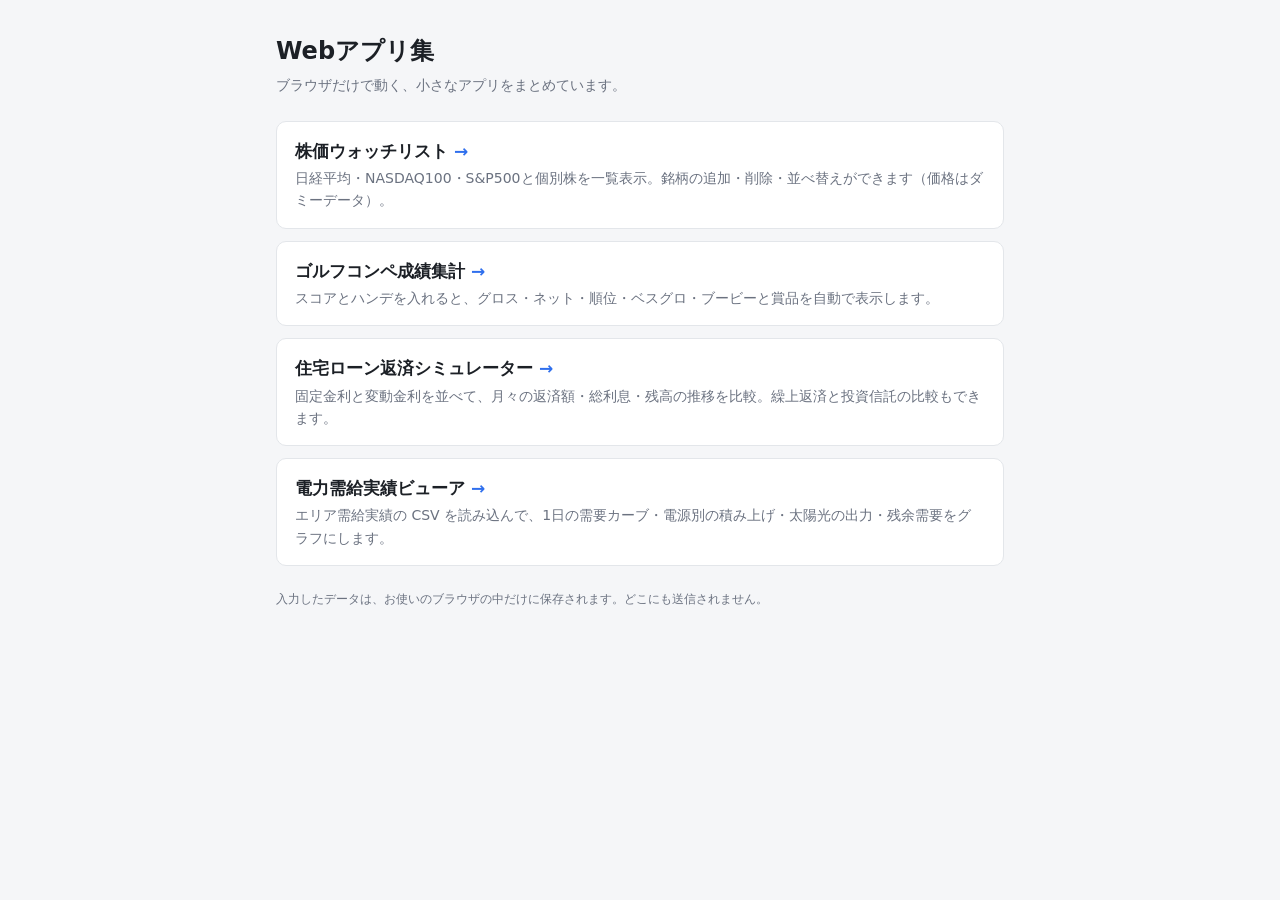
==== index.html @ a9bd1186 "電力需給実績ビューアをPWA化（Android向け） - power.html を power/index.html に移し、power.html は新しいアドレスへの移動ページにした - manif" ====
<!doctype html>
<html lang="ja">
<head>
<meta charset="utf-8">
<meta name="viewport" content="width=device-width, initial-scale=1">
<title>Webアプリ集</title>
<style>
  :root {
    --bg: #f5f6f8;
    --surface: #ffffff;
    --text: #1c2026;
    --muted: #6b7280;
    --border: #e3e6ea;
    --accent: #2f6fed;
    color-scheme: light;
  }
  @media (prefers-color-scheme: dark) {
    :root {
      --bg: #121418;
      --surface: #1b1e24;
      --text: #e6e8eb;
      --muted: #9aa1ab;
      --border: #2c3038;
      --accent: #5b8ff5;
      color-scheme: dark;
    }
  }

  * { box-sizing: border-box; }
  body {
    margin: 0;
    background: var(--bg);
    color: var(--text);
    font-family: system-ui, -apple-system, "Segoe UI", "Hiragino Sans", "Yu Gothic UI", Meiryo, sans-serif;
    font-size: 14px;
    line-height: 1.6;
  }
  .wrap { max-width: 760px; margin: 0 auto; padding: 32px 16px 48px; }
  h1 { font-size: 24px; margin: 0 0 4px; }
  .lead { color: var(--muted); margin: 0 0 24px; }

  .apps { list-style: none; margin: 0; padding: 0; display: grid; gap: 12px; }
  .apps a {
    display: block; text-decoration: none; color: inherit;
    background: var(--surface); border: 1px solid var(--border); border-radius: 10px;
    padding: 16px 18px;
  }
  .apps a:hover, .apps a:focus-visible { border-color: var(--accent); outline: none; }
  .apps .name { font-size: 17px; font-weight: 700; }
  .apps .name::after { content: " →"; color: var(--accent); }
  .apps .desc { color: var(--muted); margin-top: 2px; }

  .foot { color: var(--muted); font-size: 12px; margin-top: 24px; }
</style>
</head>
<body>
<div class="wrap">
  <h1>Webアプリ集</h1>
  <p class="lead">ブラウザだけで動く、小さなアプリをまとめています。</p>

  <ul class="apps">
    <li><a href="stock.html">
      <div class="name">株価ウォッチリスト</div>
      <div class="desc">日経平均・NASDAQ100・S&amp;P500と個別株を一覧表示。銘柄の追加・削除・並べ替えができます（価格はダミーデータ）。</div>
    </a></li>
    <li><a href="golf.html">
      <div class="name">ゴルフコンペ成績集計</div>
      <div class="desc">スコアとハンデを入れると、グロス・ネット・順位・ベスグロ・ブービーと賞品を自動で表示します。</div>
    </a></li>
    <li><a href="loan/">
      <div class="name">住宅ローン返済シミュレーター</div>
      <div class="desc">固定金利と変動金利を並べて、月々の返済額・総利息・残高の推移を比較。繰上返済と投資信託の比較もできます。</div>
    </a></li>
    <li><a href="power/">
      <div class="name">電力需給実績ビューア</div>
      <div class="desc">エリア需給実績の CSV を読み込んで、1日の需要カーブ・電源別の積み上げ・太陽光の出力・残余需要をグラフにします。</div>
    </a></li>
  </ul>

  <p class="foot">入力したデータは、お使いのブラウザの中だけに保存されます。どこにも送信されません。</p>
</div>
</body>
</html>
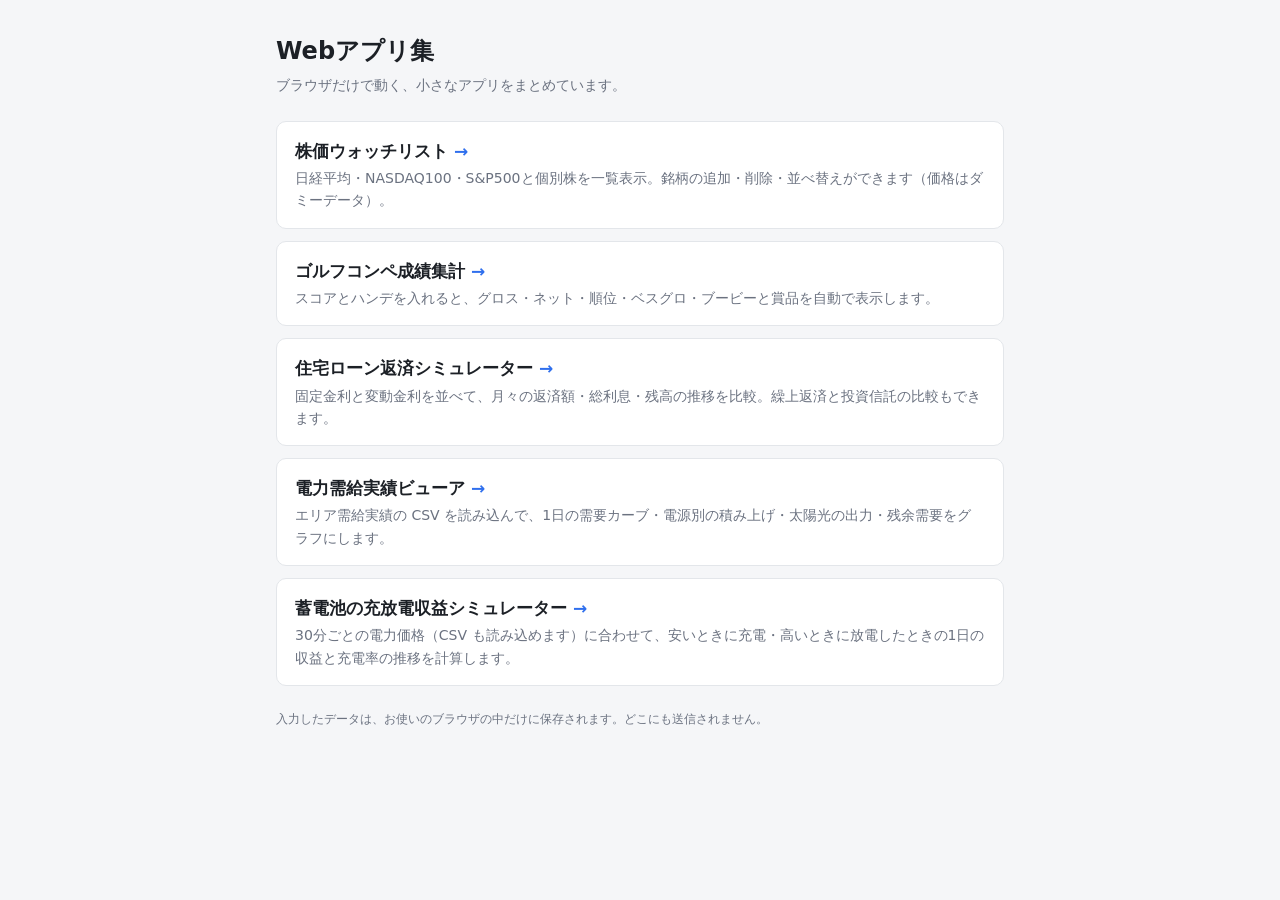
==== commit 5aedca06: "蓄電池の充放電収益シミュレーターを追加 - 30分ごとの価格に合わせて充放電計画を作り、収益・充電量・放電量・サイクル数を表示 - 計画は貪欲法（planGreedy）で作り、動的計画法に差し替えられ" ====
--- a/index.html
+++ b/index.html
@@ -75,6 +75,10 @@
       <div class="name">電力需給実績ビューア</div>
       <div class="desc">エリア需給実績の CSV を読み込んで、1日の需要カーブ・電源別の積み上げ・太陽光の出力・残余需要をグラフにします。</div>
     </a></li>
+    <li><a href="battery/">
+      <div class="name">蓄電池の充放電収益シミュレーター</div>
+      <div class="desc">30分ごとの電力価格（CSV も読み込めます）に合わせて、安いときに充電・高いときに放電したときの1日の収益と充電率の推移を計算します。</div>
+    </a></li>
   </ul>
 
   <p class="foot">入力したデータは、お使いのブラウザの中だけに保存されます。どこにも送信されません。</p>
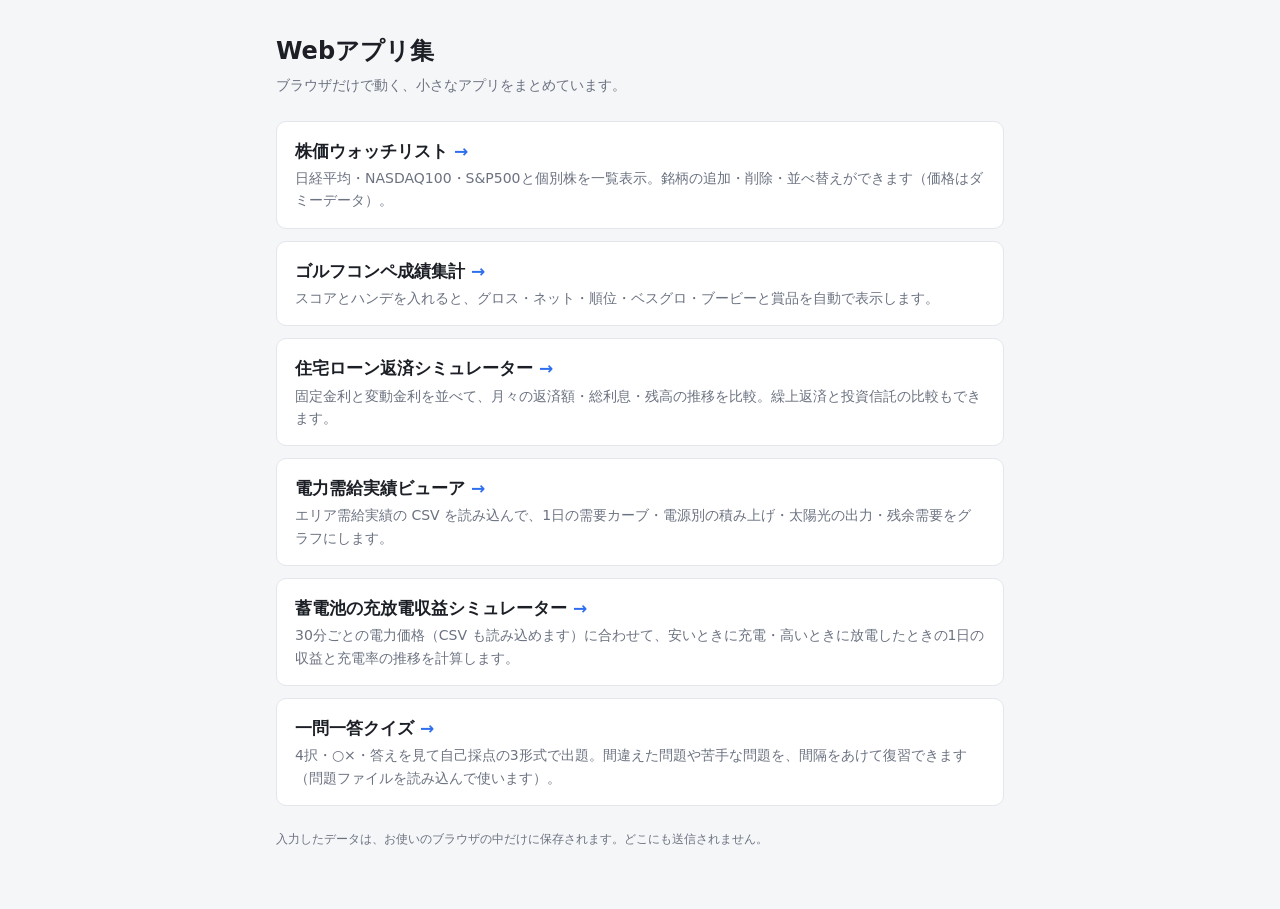
==== commit 5c15c131: "一問一答クイズ（quiz/）を追加 - 4択・○×・答えを見て自己採点の3形式、出題モード6種、ライトナー方式の復習 - 問題ファイルの検証、進捗の書き出し・読み込み、学習記録のグラフ - 実際の問題" ====
--- a/index.html
+++ b/index.html
@@ -79,6 +79,10 @@
       <div class="name">蓄電池の充放電収益シミュレーター</div>
       <div class="desc">30分ごとの電力価格（CSV も読み込めます）に合わせて、安いときに充電・高いときに放電したときの1日の収益と充電率の推移を計算します。</div>
     </a></li>
+    <li><a href="quiz/">
+      <div class="name">一問一答クイズ</div>
+      <div class="desc">4択・○×・答えを見て自己採点の3形式で出題。間違えた問題や苦手な問題を、間隔をあけて復習できます（問題ファイルを読み込んで使います）。</div>
+    </a></li>
   </ul>
 
   <p class="foot">入力したデータは、お使いのブラウザの中だけに保存されます。どこにも送信されません。</p>
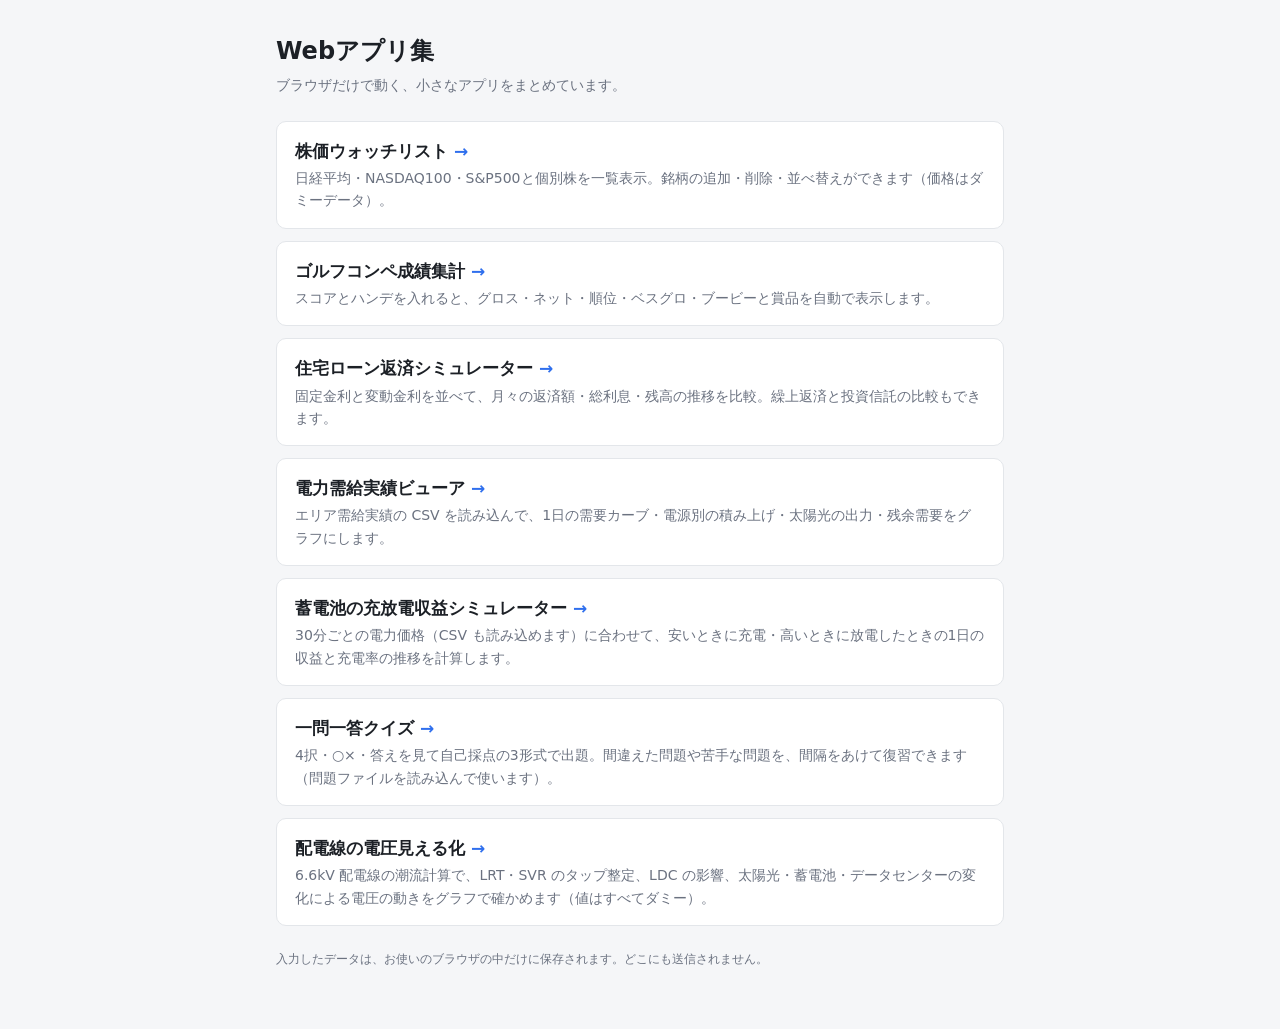
==== commit 2772086d: "配電線の電圧見える化（feeder/）を追加 - 6.6kV 放射状配電線の前進後退法潮流計算（3相平衡・単線・定電力） - LRT・SVR のタップ整定（上流から1台・1段ずつ、ハンチング検出）と " ====
--- a/index.html
+++ b/index.html
@@ -83,6 +83,10 @@
       <div class="name">一問一答クイズ</div>
       <div class="desc">4択・○×・答えを見て自己採点の3形式で出題。間違えた問題や苦手な問題を、間隔をあけて復習できます（問題ファイルを読み込んで使います）。</div>
     </a></li>
+    <li><a href="feeder/">
+      <div class="name">配電線の電圧見える化</div>
+      <div class="desc">6.6kV 配電線の潮流計算で、LRT・SVR のタップ整定、LDC の影響、太陽光・蓄電池・データセンターの変化による電圧の動きをグラフで確かめます（値はすべてダミー）。</div>
+    </a></li>
   </ul>
 
   <p class="foot">入力したデータは、お使いのブラウザの中だけに保存されます。どこにも送信されません。</p>
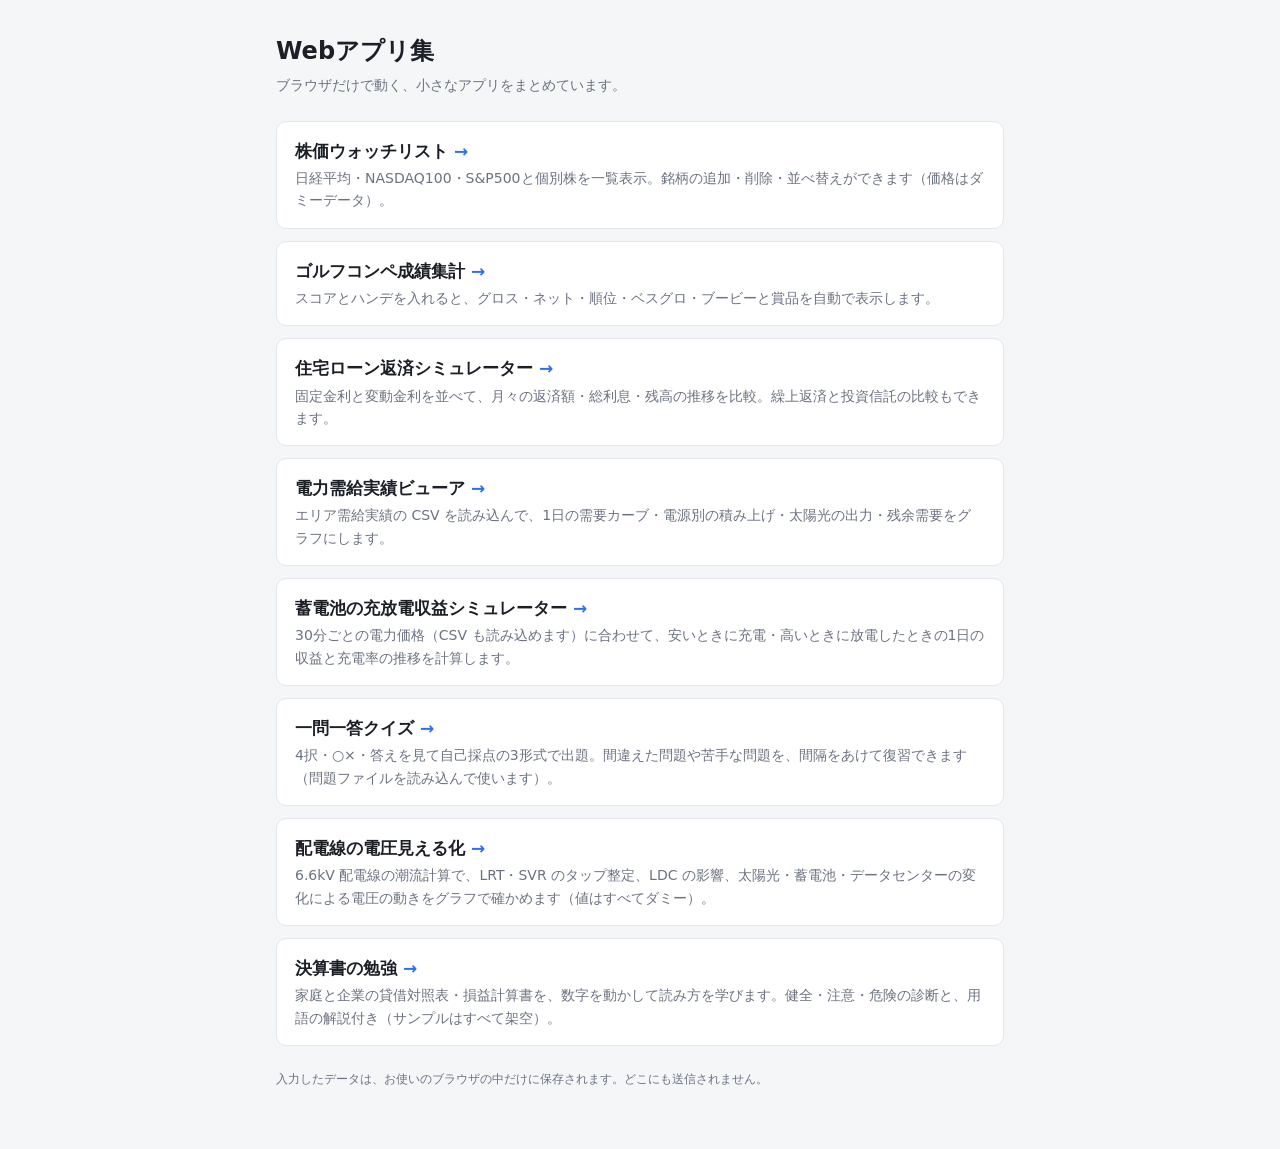
==== commit 05a51dfc: "決算書の勉強（kessan/）を追加：第1段階 - 家庭／企業の貸借対照表（T字形・構成比・積み上げ棒、貸借一致の確認と利益剰余金での調整） - 損益計算書（家計は年額／月額の切替と収入の使い道、企業" ====
--- a/index.html
+++ b/index.html
@@ -87,6 +87,10 @@
       <div class="name">配電線の電圧見える化</div>
       <div class="desc">6.6kV 配電線の潮流計算で、LRT・SVR のタップ整定、LDC の影響、太陽光・蓄電池・データセンターの変化による電圧の動きをグラフで確かめます（値はすべてダミー）。</div>
     </a></li>
+    <li><a href="kessan/">
+      <div class="name">決算書の勉強</div>
+      <div class="desc">家庭と企業の貸借対照表・損益計算書を、数字を動かして読み方を学びます。健全・注意・危険の診断と、用語の解説付き（サンプルはすべて架空）。</div>
+    </a></li>
   </ul>
 
   <p class="foot">入力したデータは、お使いのブラウザの中だけに保存されます。どこにも送信されません。</p>
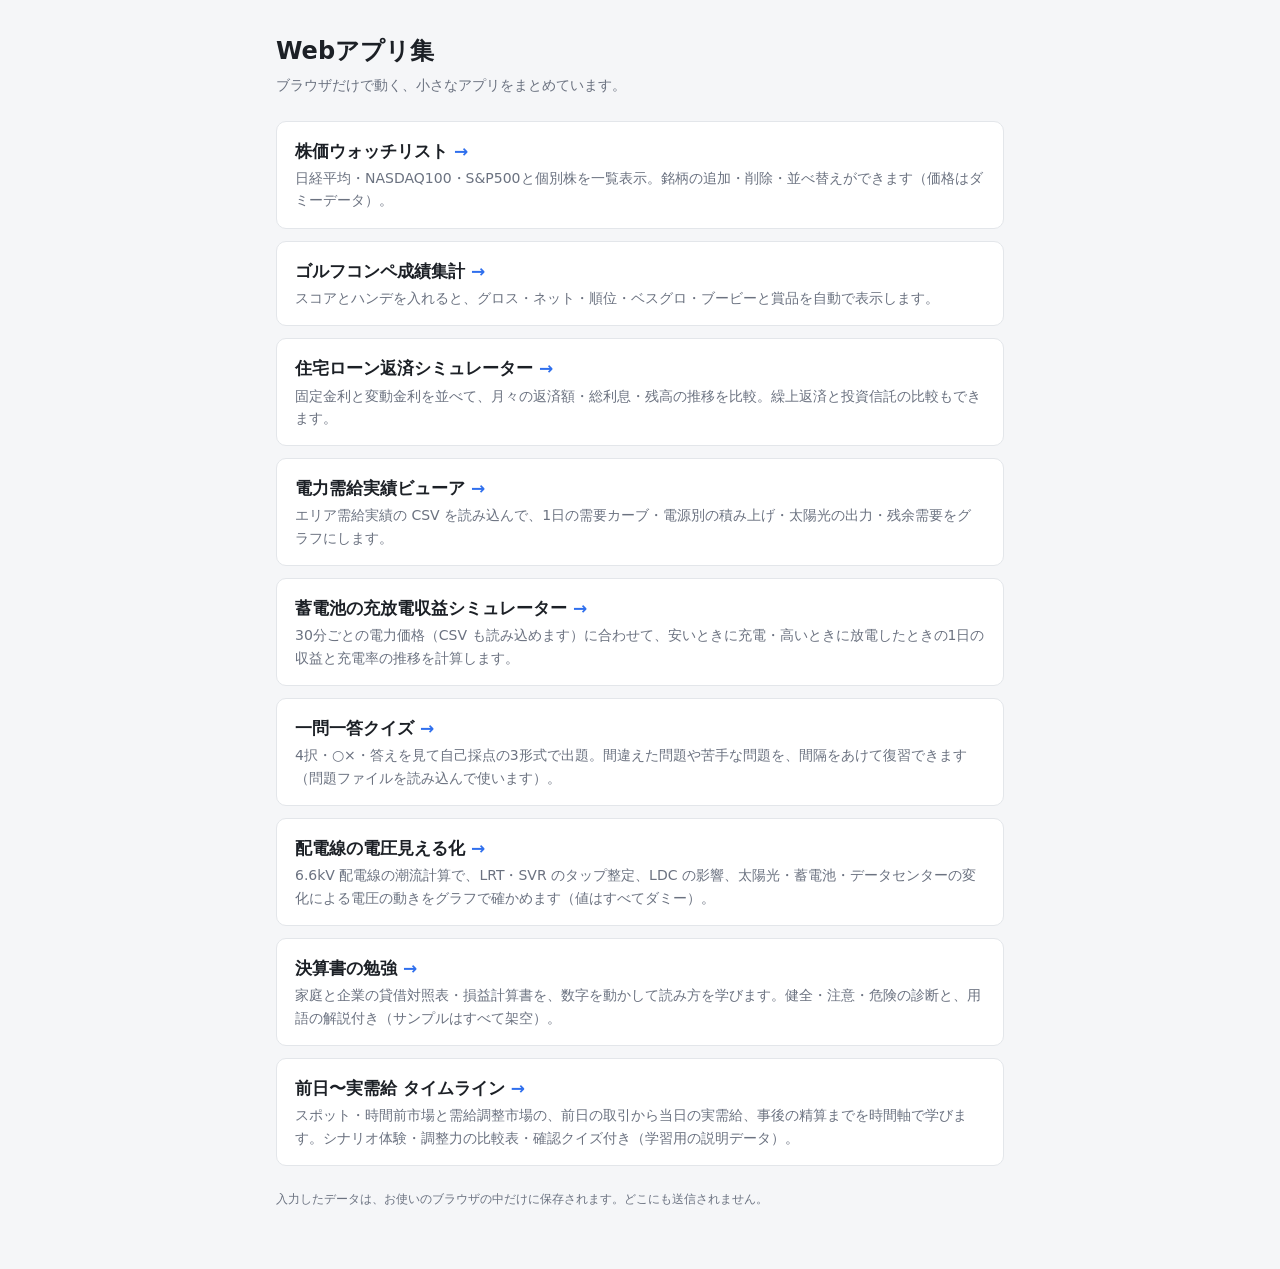
==== commit 8c2fbf7c: "前日〜実需給 タイムラインを追加（タイムライン・シナリオ体験・調整力の比較表・確認クイズ、PWA対応） Co-Authored-By: Claude Opus 5.5 <noreply@anthrop" ====
--- a/index.html
+++ b/index.html
@@ -91,6 +91,10 @@
       <div class="name">決算書の勉強</div>
       <div class="desc">家庭と企業の貸借対照表・損益計算書を、数字を動かして読み方を学びます。健全・注意・危険の診断と、用語の解説付き（サンプルはすべて架空）。</div>
     </a></li>
+    <li><a href="timeline/">
+      <div class="name">前日〜実需給 タイムライン</div>
+      <div class="desc">スポット・時間前市場と需給調整市場の、前日の取引から当日の実需給、事後の精算までを時間軸で学びます。シナリオ体験・調整力の比較表・確認クイズ付き（学習用の説明データ）。</div>
+    </a></li>
   </ul>
 
   <p class="foot">入力したデータは、お使いのブラウザの中だけに保存されます。どこにも送信されません。</p>
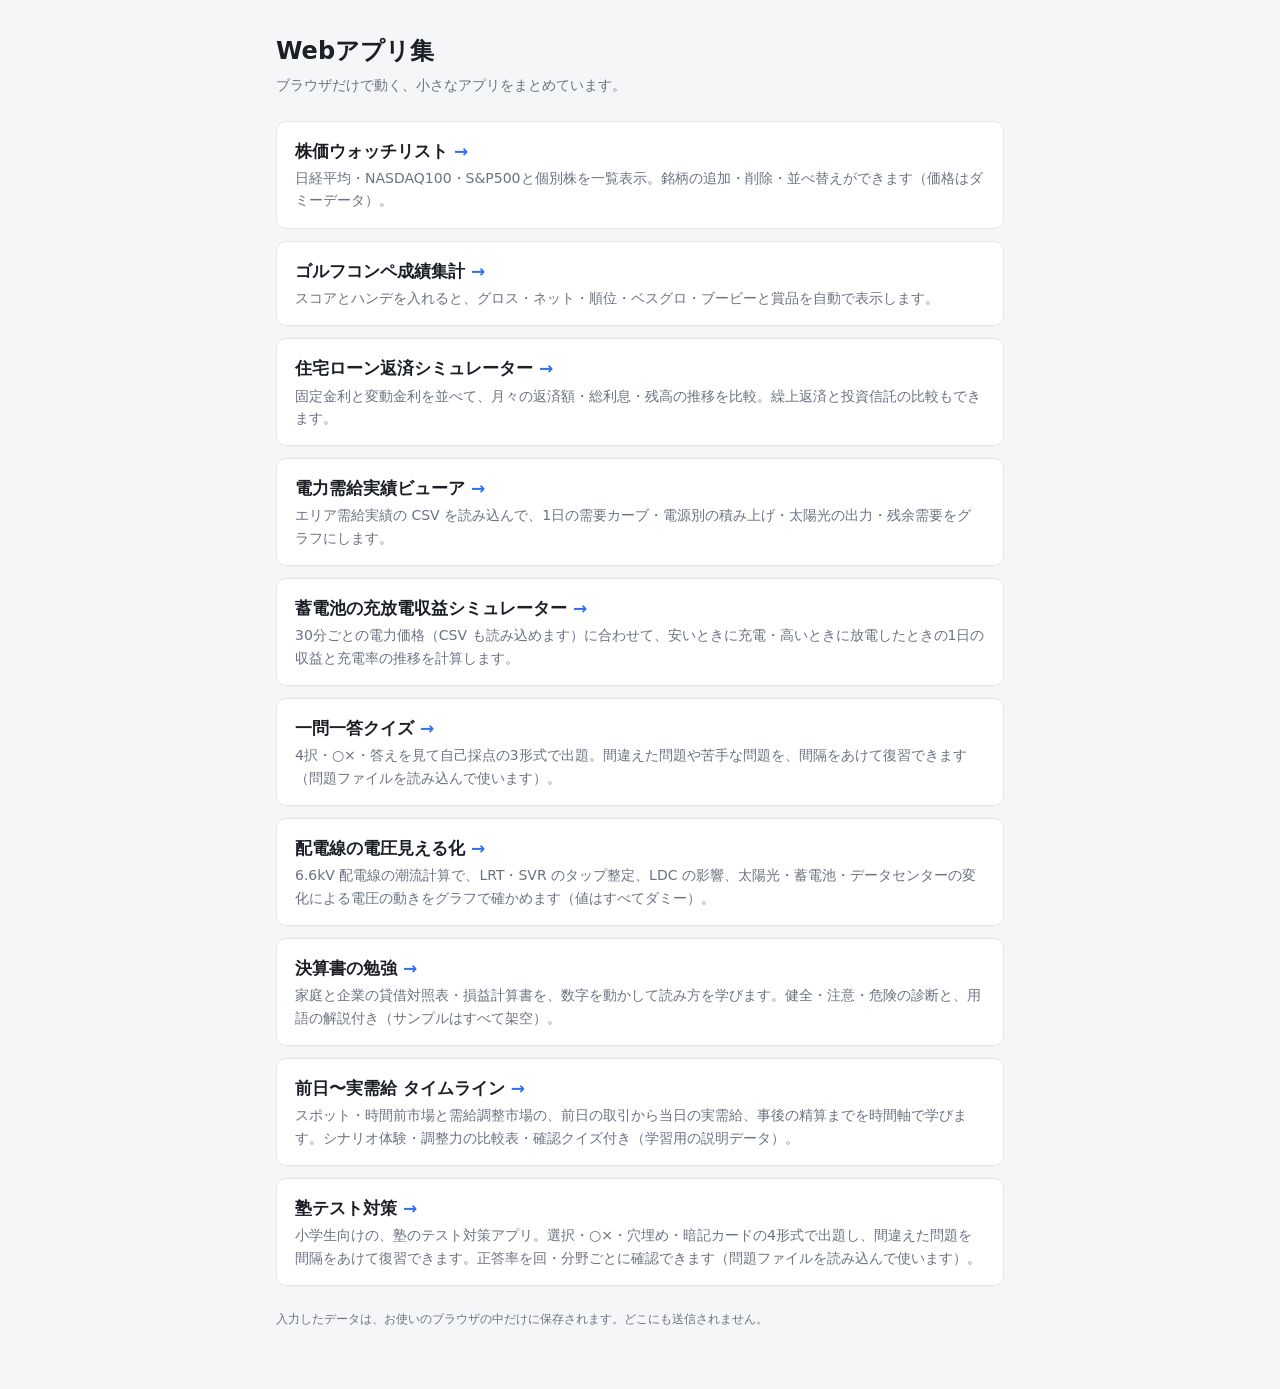
==== commit 667cc361: "塾テスト対策アプリを追加 juku/ に小学生向けの塾テスト対策アプリ（PWA）を追加。問題データは同梱せず、ファイルから読み込む。架空のサンプル問題のみ同梱。ランチャーに追加し、.gitignore" ====
--- a/index.html
+++ b/index.html
@@ -95,6 +95,10 @@
       <div class="name">前日〜実需給 タイムライン</div>
       <div class="desc">スポット・時間前市場と需給調整市場の、前日の取引から当日の実需給、事後の精算までを時間軸で学びます。シナリオ体験・調整力の比較表・確認クイズ付き（学習用の説明データ）。</div>
     </a></li>
+    <li><a href="juku/">
+      <div class="name">塾テスト対策</div>
+      <div class="desc">小学生向けの、塾のテスト対策アプリ。選択・○×・穴埋め・暗記カードの4形式で出題し、間違えた問題を間隔をあけて復習できます。正答率を回・分野ごとに確認できます（問題ファイルを読み込んで使います）。</div>
+    </a></li>
   </ul>
 
   <p class="foot">入力したデータは、お使いのブラウザの中だけに保存されます。どこにも送信されません。</p>
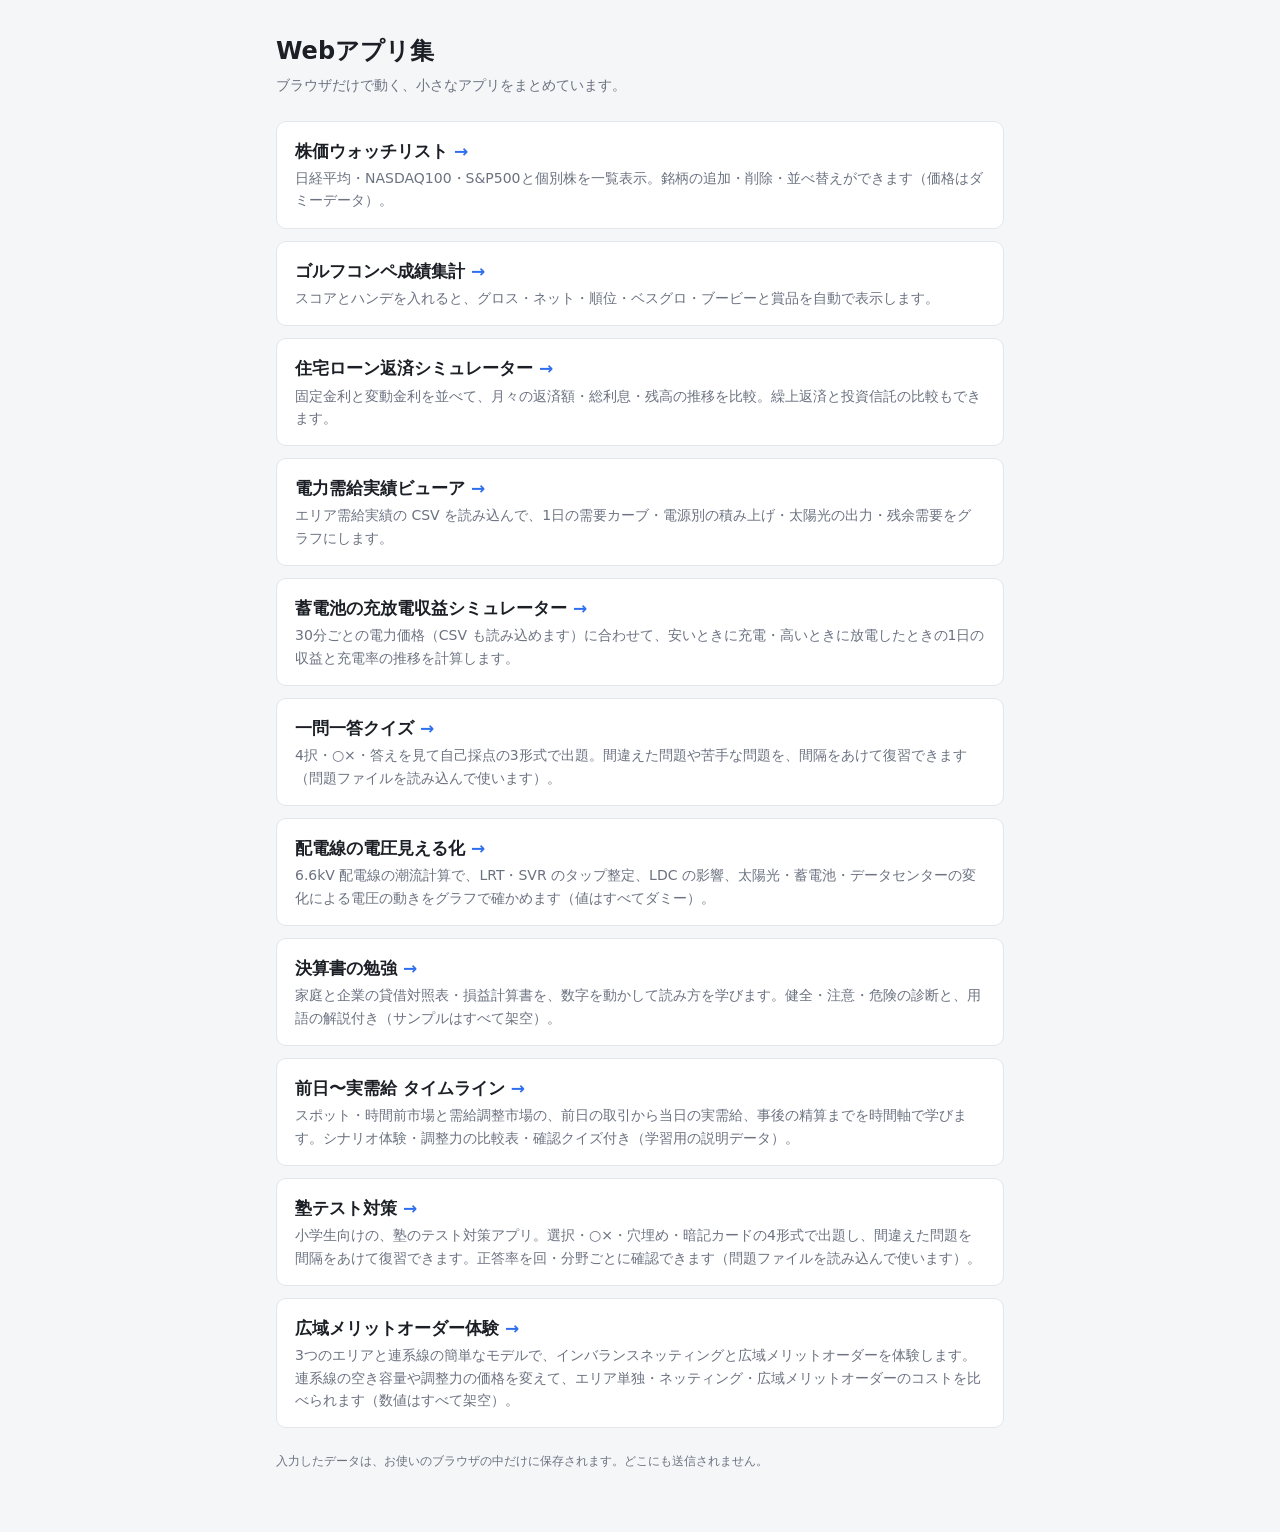
==== commit 9e87cf48: "広域メリットオーダー体験（merit/）を追加 - 3エリア（東・中央・西）と2本の連系線のモデルで、エリア単独・ネッティング・広域メリットオーダーのコストを全探索で計算して比較 - 全体図（潮流と上" ====
--- a/index.html
+++ b/index.html
@@ -99,6 +99,10 @@
       <div class="name">塾テスト対策</div>
       <div class="desc">小学生向けの、塾のテスト対策アプリ。選択・○×・穴埋め・暗記カードの4形式で出題し、間違えた問題を間隔をあけて復習できます。正答率を回・分野ごとに確認できます（問題ファイルを読み込んで使います）。</div>
     </a></li>
+    <li><a href="merit/">
+      <div class="name">広域メリットオーダー体験</div>
+      <div class="desc">3つのエリアと連系線の簡単なモデルで、インバランスネッティングと広域メリットオーダーを体験します。連系線の空き容量や調整力の価格を変えて、エリア単独・ネッティング・広域メリットオーダーのコストを比べられます（数値はすべて架空）。</div>
+    </a></li>
   </ul>
 
   <p class="foot">入力したデータは、お使いのブラウザの中だけに保存されます。どこにも送信されません。</p>
